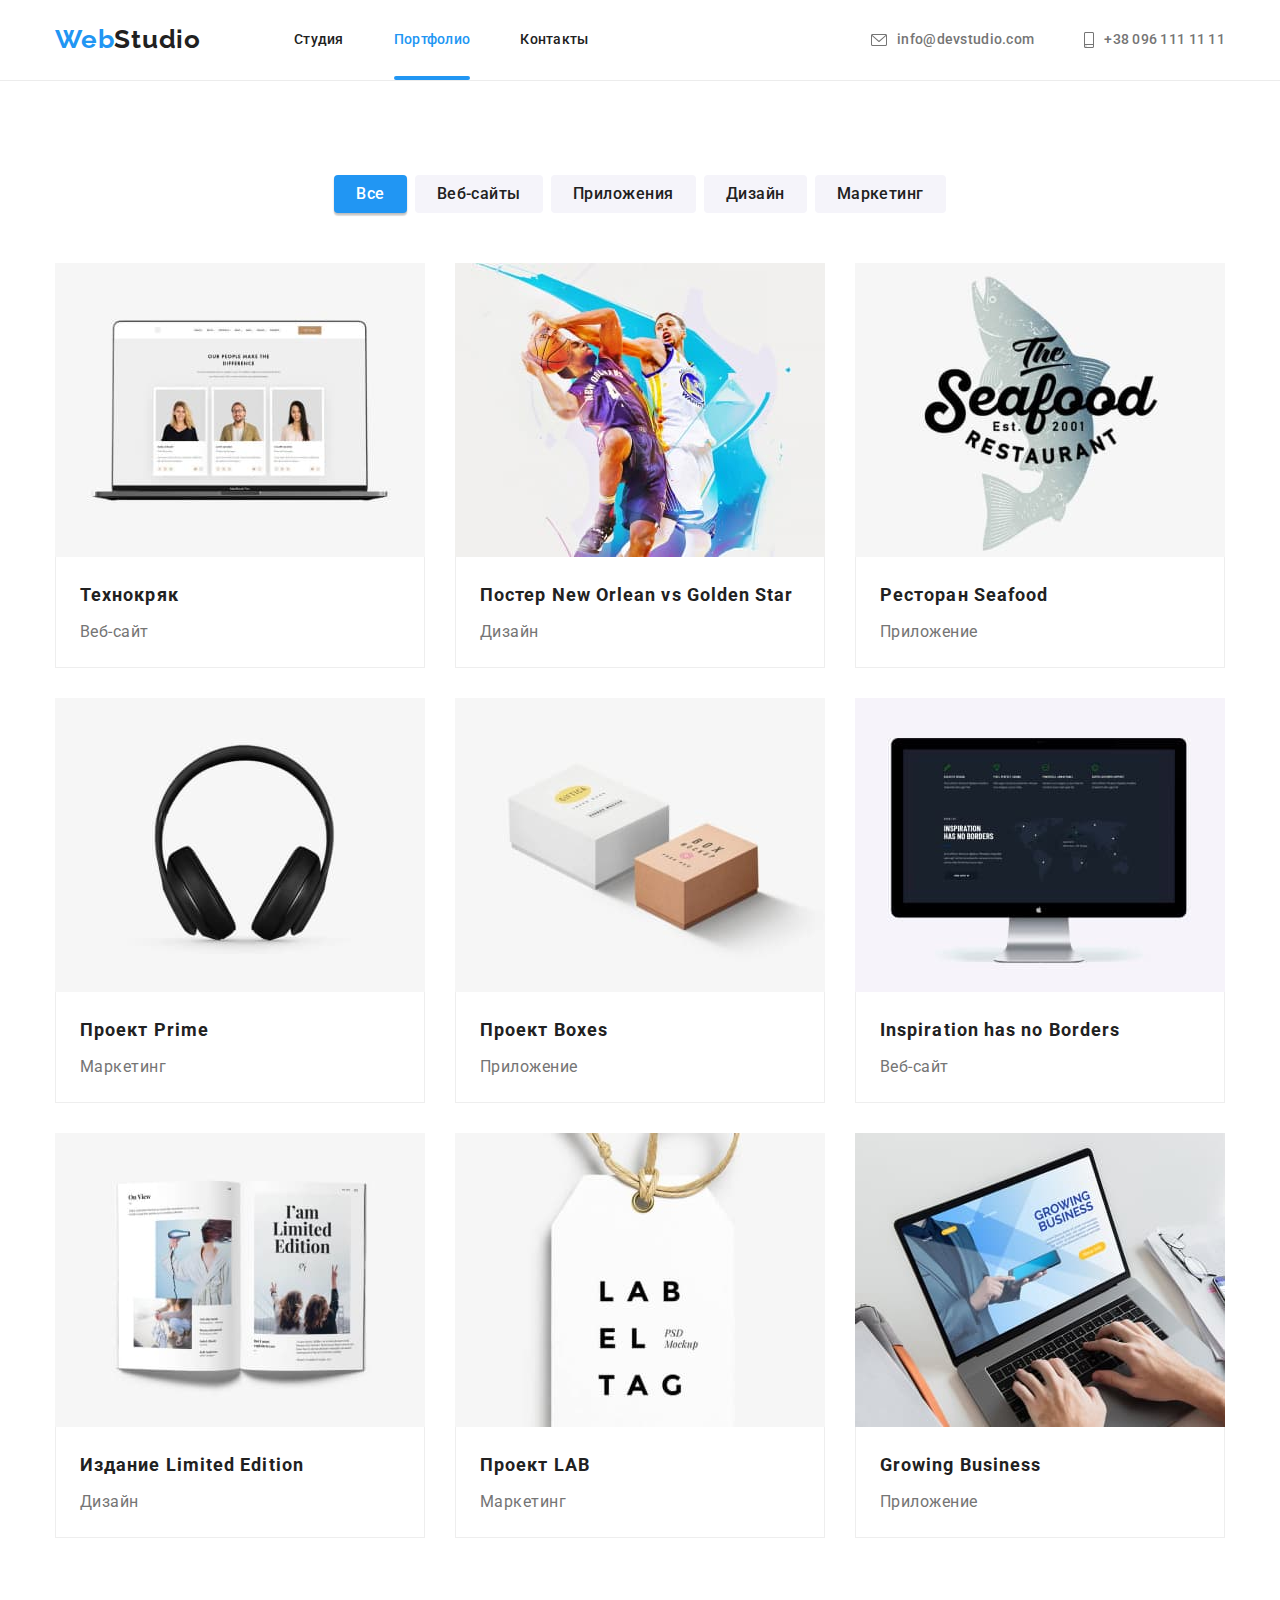
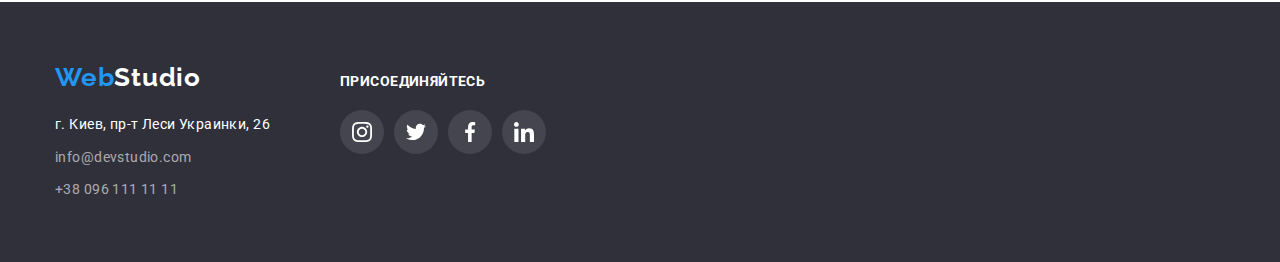
==== portfolio.html @ 568cb1e3 "files from the previous hw" ====
<!DOCTYPE html>
<html lang="ru">
  <head>
    <meta charset="UTF-8" />
    <meta http-equiv="X-UA-Compatible" content="IE=edge" />
    <meta name="viewport" content="width=device-width, initial-scale=1.0" />
    <title>Портфолио</title>
    <link rel="preconnect" href="https://fonts.gstatic.com" />
    <link
      href="https://fonts.googleapis.com/css2?family=Raleway:wght@700&family=Roboto:wght@400;500;700;900&display=swap"
      rel="stylesheet"
    />
    <link
      rel="stylesheet"
      href="https://cdnjs.cloudflare.com/ajax/libs/modern-normalize/1.0.0/modern-normalize.min.css"
    />
    <link rel="stylesheet" href="./css/styles.css" />
  </head>
  <body>
    <!-- header -->
    <header class="page-header">
      <div class="container header-container">
        <a href="./index.html" class="logo">Web<span class="logo-span-header">Studio</span></a>
        <nav class="page-nav">
          <ul class="nav-list list">
            <li class="nav-list-item">
              <a href="./index.html" class="nav-link link">Студия</a>
            </li>
            <li class="nav-list-item">
              <a href="./portfolio.html" class="current-page nav-link link">Портфолио</a>
            </li>
            <li class="nav-list-item"><a href="" class="nav-link link">Контакты</a></li>
          </ul>
        </nav>
        <ul class="header-contacts-list list">
          <li class="header-contacts-list-item">
            <a href="mailto:info@devstudio.com" class="header-contacts-link link">
              <svg class="envelope-icon">
                <use href="./images/icons.svg#icon-envelope"></use>
              </svg>
              info@devstudio.com
            </a>
          </li>
          <li class="header-contacts-list-item">
            <a href="tel:+380961111111" class="header-contacts-link link">
              <svg class="smartphone-icon">
                <use href="./images/icons.svg#icon-smartphone"></use>
              </svg>
              +38 096 111 11 11
            </a>
          </li>
        </ul>
      </div>
    </header>
    <!-- header -->
    <main>
      <!-- portfolio section -->
      <section class="portfolio-section section">
        <div class="container portfolio-container">
          <h1 class="hidden">Наше Портфолио</h1>
          <!-- filter buttons -->
          <ul class="filter-buttons list">
            <li class="filter-buttons-item">
              <button type="button" class="button current-button">Все</button>
            </li>
            <li class="filter-buttons-item">
              <button type="button" class="button">Веб-сайты</button>
            </li>
            <li class="filter-buttons-item">
              <button type="button" class="button">Приложения</button>
            </li>
            <li class="filter-buttons-item">
              <button type="button" class="button">Дизайн</button>
            </li>
            <li class="filter-buttons-item">
              <button type="button" class="button">Маркетинг</button>
            </li>
          </ul>
          <!-- filter buttons -->

          <!-- portfolio list -->
          <ul class="portfolio-list list">
            <li class="portfolio-list-item">
              <a href="" class="portfolio-list-link link">
                <div class="card-wrapper">
                  <div class="img-portfolio-container">
                    <img
                      src="./images/technokryak.jpg"
                      alt="Веб-сайт"
                      width="370"
                      class="img-portfolio image"
                    />
                    <div class="portfolio-img-overlay">
                      <p class="portfolio-non-hovered-text text">
                        Технокряк это современная площадка распространения коронавируса. Компании
                        используют эту платформу для цифрового шпионажа и атак на защищённые сервера
                        конкурентов.
                      </p>
                    </div>
                  </div>
                  <div class="text-wrapper">
                    <h2 class="portfolio-title title">Технокряк</h2>
                    <p class="portfolio-text text">Веб-сайт</p>
                  </div>
                </div>
              </a>
            </li>
            <li class="portfolio-list-item">
              <a href="" class="portfolio-list-link link">
                <div class="card-wrapper">
                  <div class="img-portfolio-container">
                    <img
                      src="./images/design.jpg"
                      alt="Дизайн"
                      width="370"
                      class="img-portfolio image"
                    />
                    <div class="portfolio-img-overlay">
                      <p class="portfolio-non-hovered-text text">
                        Технокряк это современная площадка распространения коронавируса. Компании
                        используют эту платформу для цифрового шпионажа и атак на защищённые сервера
                        конкурентов.
                      </p>
                    </div>
                  </div>
                  <div class="text-wrapper">
                    <h2 class="portfolio-title title">Постер New Orlean vs Golden Star</h2>
                    <p class="portfolio-text text">Дизайн</p>
                  </div>
                </div>
              </a>
            </li>
            <li class="portfolio-list-item">
              <a href="" class="portfolio-list-link link">
                <div class="card-wrapper">
                  <div class="img-portfolio-container">
                    <img
                      src="./images/app.jpg"
                      alt="Приложение"
                      width="370"
                      class="img-portfolio image"
                    />
                    <div class="portfolio-img-overlay">
                      <p class="portfolio-non-hovered-text text">
                        Технокряк это современная площадка распространения коронавируса. Компании
                        используют эту платформу для цифрового шпионажа и атак на защищённые сервера
                        конкурентов.
                      </p>
                    </div>
                  </div>
                  <div class="text-wrapper">
                    <h2 class="portfolio-title title">Ресторан Seafood</h2>
                    <p class="portfolio-text text">Приложение</p>
                  </div>
                </div>
              </a>
            </li>
            <li class="portfolio-list-item">
              <a href="" class="portfolio-list-link link">
                <div class="card-wrapper">
                  <div class="img-portfolio-container">
                    <img
                      src="./images/marketing.jpg"
                      alt="Маркетинг"
                      width="370"
                      class="img-portfolio image"
                    />
                    <div class="portfolio-img-overlay">
                      <p class="portfolio-non-hovered-text text">
                        Технокряк это современная площадка распространения коронавируса. Компании
                        используют эту платформу для цифрового шпионажа и атак на защищённые сервера
                        конкурентов.
                      </p>
                    </div>
                  </div>
                  <div class="text-wrapper">
                    <h2 class="portfolio-title title">Проект Prime</h2>
                    <p class="portfolio-text text">Маркетинг</p>
                  </div>
                </div>
              </a>
            </li>
            <li class="portfolio-list-item">
              <a href="" class="portfolio-list-link link">
                <div class="card-wrapper">
                  <div class="img-portfolio-container">
                    <img
                      src="./images/app-boxes.jpg"
                      alt="Приложение"
                      width="370"
                      class="img-portfolio image"
                    />
                    <div class="portfolio-img-overlay">
                      <p class="portfolio-non-hovered-text text">
                        Технокряк это современная площадка распространения коронавируса. Компании
                        используют эту платформу для цифрового шпионажа и атак на защищённые сервера
                        конкурентов.
                      </p>
                    </div>
                  </div>
                  <div class="text-wrapper">
                    <h2 class="portfolio-title title">Проект Boxes</h2>
                    <p class="portfolio-text text">Приложение</p>
                  </div>
                </div>
              </a>
            </li>
            <li class="portfolio-list-item">
              <a href="" class="portfolio-list-link link">
                <div class="card-wrapper">
                  <div class="img-portfolio-container">
                    <img
                      src="./images/website.jpg"
                      alt="Веб-сайт"
                      width="370"
                      class="img-portfolio image"
                    />
                    <div class="portfolio-img-overlay">
                      <p class="portfolio-non-hovered-text text">
                        Технокряк это современная площадка распространения коронавируса. Компании
                        используют эту платформу для цифрового шпионажа и атак на защищённые сервера
                        конкурентов.
                      </p>
                    </div>
                  </div>
                  <div class="text-wrapper">
                    <h2 class="portfolio-title title">Inspiration has no Borders</h2>
                    <p class="portfolio-text text">Веб-сайт</p>
                  </div>
                </div>
              </a>
            </li>
            <li class="portfolio-list-item">
              <a href="" class="portfolio-list-link link">
                <div class="card-wrapper">
                  <div class="img-portfolio-container">
                    <img
                      src="./images/design-limited.jpg"
                      alt="Дизайн"
                      width="370"
                      class="img-portfolio image"
                    />
                    <div class="portfolio-img-overlay">
                      <p class="portfolio-non-hovered-text text">
                        Технокряк это современная площадка распространения коронавируса. Компании
                        используют эту платформу для цифрового шпионажа и атак на защищённые сервера
                        конкурентов.
                      </p>
                    </div>
                  </div>
                  <div class="text-wrapper">
                    <h2 class="portfolio-title title">Издание Limited Edition</h2>
                    <p class="portfolio-text text">Дизайн</p>
                  </div>
                </div>
              </a>
            </li>
            <li class="portfolio-list-item">
              <a href="" class="portfolio-list-link link">
                <div class="card-wrapper">
                  <div class="img-portfolio-container">
                    <img
                      src="./images/marketing-lab.jpg"
                      alt="Маркетинг"
                      width="370"
                      class="img-portfolio image"
                    />
                    <div class="portfolio-img-overlay">
                      <p class="portfolio-non-hovered-text text">
                        Технокряк это современная площадка распространения коронавируса. Компании
                        используют эту платформу для цифрового шпионажа и атак на защищённые сервера
                        конкурентов.
                      </p>
                    </div>
                  </div>
                  <div class="text-wrapper">
                    <h2 class="portfolio-title title">Проект LAB</h2>
                    <p class="portfolio-text text">Маркетинг</p>
                  </div>
                </div>
              </a>
            </li>
            <li class="portfolio-list-item">
              <a href="" class="portfolio-list-link link">
                <div class="card-wrapper">
                  <div class="img-portfolio-container">
                    <img
                      src="./images/app-buisness.jpg"
                      alt="Приложение"
                      width="370"
                      class="img-portfolio image"
                    />
                    <div class="portfolio-img-overlay">
                      <p class="portfolio-non-hovered-text text">
                        Технокряк это современная площадка распространения коронавируса. Компании
                        используют эту платформу для цифрового шпионажа и атак на защищённые сервера
                        конкурентов.
                      </p>
                    </div>
                  </div>
                  <div class="text-wrapper">
                    <h2 class="portfolio-title title">Growing Business</h2>
                    <p class="portfolio-text text">Приложение</p>
                  </div>
                </div>
              </a>
            </li>
          </ul>
          <!-- portfolio list -->
        </div>
      </section>
      <!-- portfolio section -->
    </main>
    <!-- footer -->
    <footer class="page-footer">
      <div class="container footer-container">
        <div class="address-container">
          <a href="./index.html" class="logo">Web<span class="footer-logo">Studio</span></a>
          <address class="page-address">
            <p class="address-text text">г. Киев, пр-т Леси Украинки, 26</p>
            <ul class="address-list list">
              <li class="address-list-item">
                <a href="mailto:info@devstudio.com" class="address-link link">info@devstudio.com</a>
              </li>
              <li class="address-list-item">
                <a href="tel:+380961111111" class="address-link link">+38 096 111 11 11</a>
              </li>
            </ul>
          </address>
        </div>
        <div>
          <section class="social-media-section section">
            <h2 class="footer-soc-media-title">Наши социальные сети</h2>
            <p class="social-media-section-text text">присоединяйтесь</p>
            <ul class="social-media-list list">
              <li class="social-media-list-item">
                <a href="" class="social-media-list-item-link link">
                  <svg class="social-media-icon">
                    <use href="./images/icons.svg#icon-instagram"></use>
                  </svg>
                </a>
              </li>
              <li class="social-media-list-item">
                <a href="" class="social-media-list-item-link link">
                  <svg class="social-media-icon">
                    <use href="./images/icons.svg#icon-twitter"></use>
                  </svg>
                </a>
              </li>
              <li class="social-media-list-item">
                <a href="" class="social-media-list-item-link link">
                  <svg class="social-media-icon">
                    <use href="./images/icons.svg#icon-facebook"></use>
                  </svg>
                </a>
              </li>
              <li class="social-media-list-item">
                <a href="" class="social-media-list-item-link link">
                  <svg class="social-media-icon">
                    <use href="./images/icons.svg#icon-linkedin"></use>
                  </svg>
                </a>
              </li>
            </ul>
          </section>
        </div>
      </div>
    </footer>
    <!-- footer -->
  </body>
</html>
---- css/styles.css ----
:root {
  --main-active-color: #2196f3;
  --background-color: #ffffff;
  --title-color: #212121;
  --hero-background-color: #2f303a;
  --text-color: #757575;
  --transparent-white-color: rgba(255, 255, 255, 0.6);
  --white-buttons-color: #f5f4fa;
  --header-border: #ececec;
  --portfolio-item-border: #eeeeee;
  --social-meadia-logo: #afb1b8;
  --wawd-text-color: rgba(47, 48, 58, 0.8);
  --card-overlay-color: rgba(33, 150, 243, 0.9);
  --backdrop-color: rgba(0, 0, 0, 0.2);
  --transition: cubic-bezier(0.4, 0, 0.2, 1);
  --close-border-color: rgba(0, 0, 0, 0.1);
}

/* body styles */
body {
  background-color: var(--background-color);
  font-family: Roboto, sans-serif;
  font-style: normal;
}

ul {
  margin: 0;
  padding: 0;
}

image {
  display: block;
  max-width: 100%;
  height: auto;
}
/* body styles */

/* HIDDEN */
.hidden {
  color: transparent;

  font-size: 0px;
  line-height: 0;
}
/* HIDDEN */

/* container */
.container {
  width: 1200px;
  padding-left: 15px;
  padding-right: 15px;
  margin-left: auto;
  margin-right: auto;
}
/* container */

/* section defolt top and bootom paddings */
.section {
  padding-top: 94px;
  padding-bottom: 94px;
}
/* section defolt top and bootom paddings */

/* add text and title defolt styles */
.title {
  font-weight: 700;
  font-size: 14px;
  line-height: 1.14;
  letter-spacing: 0.03em;

  color: var(--title-color);
}

.text {
  font-weight: 400;
  font-size: 14px;
  line-height: 1.71;
  letter-spacing: 0.03em;

  color: var(--text-color);
}
/* add text and title defolt styles */

/* add button defolt button styles */
.button {
  cursor: pointer;
  border: 0px;

  font-weight: 500;
  font-size: 16px;
  line-height: 1.62;
  text-align: center;
  letter-spacing: 0.03em;
  white-space: nowrap;

  transition: color 250ms var(--transition),
  background-color 250ms var(--transition), 
  box-shadow 250ms var(--transition);

  color: var(--title-color);
  background-color: var(--white-buttons-color);

  padding: 6px 22px;
  border-radius: 4px;
}

.button:hover,
.button:focus {
  color: var(--background-color);
  background-color: var(--main-active-color);
}

.current-button {
  color: var(--background-color);
  background-color: var(--main-active-color);
}
/* add button defolt button styles */

/* delete styles for links and lists */
.link {
  text-decoration: none;
  color: var(--title-color);
  /* transition: color 250ms cubic-bezier(0.4, 0, 0.2, 1),
    background-color 250ms cubic-bezier(0.4, 0, 0.2, 1); */
}

.color {
  transition: fill 250ms cubic-bezier(0.4, 0, 0.2, 1);
}

.list {
  list-style: none;
}
/* delete styles for links and lists */

.image {
  display: block;
}

/* add my own defolt link styles */
.link:hover,
.link:focus {
  color: var(--main-active-color);
  /* transition: color 250ms cubic-bezier(0.4, 0, 0.2, 1); */
}
/* add my own defolt link styles */

/* backdrop */
.backdrop.is-hidden,
.backdrop {
  position: fixed;

  top: 0;
  left: 0;

  width: 100%;
  height: 100%;

  opacity: 0;
  pointer-events: none;

  transition: opacity 250ms var(--transition), transform 250ms var(--transition);

  background-color: var(--backdrop-color);
}

.backdrop {
  opacity: 1;
  pointer-events: all;
}

/* modal */
.backdrop.is-hidden .modal {
  transform: translate(-50%, -50%) scale(1.1);
  border-radius: 10px;
  opacity: 0;
}

.modal {
  position: absolute;

  top: 50%;
  left: 50%;

  width: 528px;
  height: 581px;

  border-radius: 0;

  opacity: 1;

  transform: translate(-50%, -50%) scale(1);
  transition: transform 250ms var(--transition), 
  opacity 250ms var(--transition),
  border-radius 250ms var(--transition);

  background-color: var(--background-color);
}

/* close container */
.close-button {
  position: absolute;

  top: 8px;
  right: 8px;

  width: 30px;
  height: 30px;
  border: 1px solid var(--close-border-color);
  border-radius: 50%;

  cursor: pointer;

  background-color: var(--background-color);
}

.close-button:hover .close-icon, 
.close-button:focus .close-icon{
  fill: var(--main-active-color);
  transition: fill 250ms var(--transition);
}

.close-icon {
  width: 11px;
  height: 11px;

  position: absolute;

  top: 50%;
  left: 50%;

  transform: translate(-50%, -50%);
}
/* close container */

/* modal */

/* backdrop */

/* header */
.page-header {
  border-bottom: 1px solid var(--header-border);
}

.header-container {
  display: flex;
  align-items: center;
}

.logo {
  color: var(--main-active-color);

  font-family: Raleway;
  font-weight: 700;
  font-size: 26px;
  line-height: 1.19;
  letter-spacing: 0.03em;
  text-decoration: none;

  padding-top: 24px;
  padding-bottom: 25px;
  margin-right: 93px;
}

.logo-span-header {
  color: var(--title-color);
}

.page-nav {
  margin-right: auto;
}

.nav-list {
  display: flex;
  padding: 0;
  margin-top: 0;
  margin-bottom: 0;
}

.current-page.nav-link {
  color: var(--main-active-color);
}

.current-page {
  position: relative;
}

.current-page::after {
  content: '';

  position: absolute;

  border: 2px solid var(--main-active-color);
  border-radius: 2px;
  background-color: var(--main-active-color);

  bottom: 0;
  left: 0;
  width: 100%;
}

.nav-link {
  font-weight: 500;
  font-size: 14px;
  line-height: 1.14;
  letter-spacing: 0.02em;

  transition: color 250ms var(--transition);

  color: var(--title-color);

  display: block;
  padding-top: 32px;
  padding-bottom: 32px;
}

.nav-list-item:not(:last-child) {
  margin-right: 50px;
}

.header-contacts-list {
  display: flex;
  padding-left: 0;
  margin-top: 0;
  margin-bottom: 0;
}

.header-contacts-list-item:not(:last-child) {
  margin-right: 50px;
}

.header-contacts-link {
  font-weight: 500;
  font-size: 14px;
  line-height: 1.14;
  letter-spacing: 0.02em;

  display: flex;
  align-items: center;

  transition: color 250ms var(--transition);

  padding-top: 32px;
  padding-bottom: 32px;
  
  color: var(--text-color);
}

.envelope-icon {
  fill: currentColor;

  display: block;
  width: 16px;
  height: 12px;
  margin-right: 10px;
}

.smartphone-icon {
  fill: currentColor;

  width: 10px;
  height: 16px;
  margin-right: 10px;
}

/* header */

/* main studio(index)*/
/* main studio(index)*/
/* main studio(index)*/

/* hero section */
.hero {
  border: 1px solid #000000;
  box-shadow: 0px 4px 4px rgba(0, 0, 0, 0.25);
  filter: drop-shadow(0px 4px 4px rgba(0, 0, 0, 0.25));

  /* background-image: ; */
  background-image: linear-gradient(to right, rgba(47, 48, 58, 0.4), rgba(47, 48, 58, 0.4)),
    url('../images/hero1.jpg');
  background-repeat: no-repeat;
  max-width: 1600px;
  background-position: center;
  background-size: cover;

  background-color: var(--hero-background-color);

  padding-top: 200px;
  padding-bottom: 200px;
  margin: 0 auto;
}

.hero-container {
  text-align: center;
  /* background-color: var(--hero-background-color); */
}

.hero-title {
  font-weight: 900;
  font-size: 44px;
  line-height: 1.36;
  letter-spacing: 0.06em;
  text-transform: uppercase;
  text-align: center;

  color: var(--background-color);

  margin-left: auto;
  margin-right: auto;
  margin-bottom: 30px;
  margin-top: 0;
  display: block;
  width: 696px;
}

.hero-button {
  font-family: Roboto;
  font-style: normal;
  font-weight: 700;
  font-size: 16px;
  line-height: 1.87;
  letter-spacing: 0.06em;
  text-align: center;

  color: var(--background-color);
  background-color: var(--main-active-color);

  display: block;
  padding: 10px 32px;
  border-radius: 4px;
  box-shadow: 0px 4px 4px rgba(0, 0, 0, 0.15);
  margin: 0 auto;
}
/* hero section */

/* advantages section */

.advantages-list {
  display: flex;
  padding-left: 0;
  margin-top: 0;
  margin-bottom: 0;
}

.advantages-list-item:not(:last-child) {
  margin-right: 30px;
}

.advantages-svg-background {
  width: 270px;
  height: 120px;

  border-radius: 4px;
  margin-bottom: 30px;

  display: flex;
  justify-content: center;
  align-items: center;

  background-color: var(--white-buttons-color);
}

.antenna-icon {
  width: 70px;
  height: 70px;
}

.clock-icon {
  width: 70px;
  height: 70px;
}

.diagram-icon {
  width: 70px;
  height: 70px;
}

.astronaut-icon {
  width: 70px;
  height: 70px;
}

.advantages-title {
  text-transform: uppercase;
  margin-top: 0;
  margin-bottom: 10px;
}

.advantages-text {
  margin-top: 0;
  margin-bottom: 0;
}
/* advantages section */

/* what are we doing section */
.what-are-we-doing-section {
  padding-top: 0;
}

.what-are-we-doing-title {
  font-size: 36px;
  line-height: 1.17;
  text-align: center;

  margin-top: 0;
  margin-bottom: 50px;
}

.what-are-we-doing-list {
  display: flex;
  padding-left: 0;
}

.what-are-we-doing-list-item:not(:last-child) {
  margin-right: 30px;
}

.img-wawd-container {
  position: relative;
}

.wawd-text {
  font-weight: 700;
  line-height: 1.14;
  text-align: center;
  text-transform: uppercase;

  margin: 0;

  position: absolute;

  bottom: 0;
  left: 0;

  width: 100%;
  height: 70px;

  display: flex;
  align-items: center;
  justify-content: center;

  color: var(--background-color);
  background-color: var(--wawd-text-color);
}

/* what are we doing section */

/* our team section */
.our-team-section {
  background-color: var(--white-buttons-color);
}

.our-team-title {
  font-size: 36px;
  line-height: 1.17;
  text-align: center;
  margin-top: 0;
  margin-bottom: 50px;
}

.our-team-list {
  display: flex;
}

.our-team-social-media-list {
  display: flex;
}

.our-team-list-item {
  background: var(--background-color);

  box-shadow: 0px 1px 3px rgba(0, 0, 0, 0.12), 0px 1px 1px rgba(0, 0, 0, 0.14),
    0px 2px 1px rgba(0, 0, 0, 0.2);
  border-radius: 0px 0px 4px 4px;

  padding-top: 0;
  /* padding-right: 32px;
  padding-bottom: 30px;
  padding-left: 32px; */
}

.our-team-list-item:not(:last-child) {
  margin-right: 30px;
}

.our-team-social-media-list-item:not(:last-child) {
  margin-right: 10px;
}

.our-team-second-title {
  font-weight: 500;
  font-size: 16px;
  line-height: 1.19;
  text-align: center;

  margin-top: 0;
  margin-bottom: 10px;
}

.our-team-text {
  font-size: 16px;
  line-height: 1.19;
  text-align: center;

  margin-top: 0;
  margin-bottom: 16px;
}

.our-team-social-media-list-link {
  width: 44px;
  height: 44px;

  transition: background-color 250ms var(--transition);
}

.our-team-social-media-list-link {
  border-radius: 50%;


}

.icon-container {
  display: flex;
  justify-content: center;
  align-items: center;
}

.our-team-social-media-list-item-icon {
  width: 20px;
  height: 20px;
  fill: var(--social-meadia-logo);
}

.our-team-text-container {
  padding-top: 30px;
  padding-right: 32px;
  padding-bottom: 30px;
  padding-left: 32px;
}

.our-team-social-media-list-link:hover,
.our-team-social-media-list-link:focus {
  background-color: var(--main-active-color);
  border-radius: 50%;
}

.our-team-social-media-list-link:hover .our-team-social-media-list-item-icon,
.our-team-social-media-list-link:focus .our-team-social-media-list-item-icon {
  fill: var(--background-color);
}
/* our team section */

/* clients section */

.clients-title {
  text-align: center;
  font-size: 36px;
  line-height: 1.16;

  margin-top: 0;
  margin-bottom: 50px;
}

.clients-list {
  display: flex;
  justify-content: center;
}

.clients-list-item:not(:last-child) {
  margin-right: 30px;
}

.clients-list-item-link {
  border: 1px solid var(--social-meadia-logo);
  border-radius: 4px;
  transition: border-color 250ms var(--transition);
}

.clients-list-item-link:hover,
.clients-list-item-link:focus {
  border-color: var(--main-active-color);
  /* transition: border-color 250ms cubic-bezier(0.4, 0, 0.2, 1); */
}

.client-icon-container {
  display: flex;
  justify-content: center;
  align-items: center;

  width: 170px;
  height: 92px;
}

.client-icon {
  fill: var(--social-meadia-logo);
}

.client1 {
  width: 41px;
  height: 46.7px;
}

.client2 {
  width: 40px;
  height: 52px;
}

.client3 {
  width: 43.46px;
  height: 41.18px;
}

.client4 {
  width: 84.44px;
  height: 40.62px;
}

.client5 {
  width: 62.54px;
  height: 45.43px;
}

.client6 {
  width: 93.79px;
  height: 43.93px;
}

.clients-list-item-link:hover .client-icon,
.clients-list-item-link:focus .client-icon {
  fill: var(--main-active-color);
}

/* clients section */

/* main studio(index)*/
/* main studio(index)*/
/* main studio(index)*/

/* main portfolio */
/* main portfolio */
/* main portfolio */

/* portfolio section */
.filter-buttons {
  display: flex;
  justify-content: center;

  padding-left: 0;
  margin-top: 0;
  margin-bottom: 50px;
}

.current-button {
  box-shadow: 0px 3px 1px rgba(0, 0, 0, 0.1), 0px 1px 2px rgba(0, 0, 0, 0.08),
    0px 2px 2px rgba(0, 0, 0, 0.12);
  border-radius: 4px;
}

.filter-buttons .button:hover,
.filter-buttons .button:focus {
  box-shadow: 0px 3px 1px rgba(0, 0, 0, 0.1), 0px 1px 2px rgba(0, 0, 0, 0.08),
    0px 2px 2px rgba(0, 0, 0, 0.12);
  border-radius: 4px;
}

.filter-buttons-item:not(:last-child) {
  margin-right: 8px;
}

.portfolio-list {
  display: flex;
  flex-wrap: wrap;
  padding-left: 0;
  margin-top: 0;
  margin-bottom: -30px;
  margin-right: -30px;
}

.portfolio-list-link .card-wrapper{
  box-shadow: none;
  transition: box-shadow 250ms var(--transition);
}

.portfolio-list-item {
  margin-bottom: 30px;
}

.portfolio-list-item:not(:nth-child(3n)) {
  margin-right: 30px;
}

.portfolio-list-item:nth-last-child(-n + 3) {
  margin-bottom: 0;
}

.portfolio-list-link:hover .card-wrapper,
.portfolio-list-link:focus .card-wrapper {
  box-shadow: 0px 1px 1px rgba(0, 0, 0, 0.12), 0px 4px 4px rgba(0, 0, 0, 0.06),
    1px 4px 6px rgba(0, 0, 0, 0.16);
}

.img-portfolio-container {
  position: relative;

  overflow: hidden;
}

.portfolio-img-overlay {
  display: block;
  position: absolute;
  width: 100%;
  height: 100%;
  background-color: var(--card-overlay-color);
  opacity: 0;
  top: 100%;
  transition: opacity 250ms cubic-bezier(0.4, 0, 0.2, 1), top 250ms cubic-bezier(0.4, 0, 0.2, 1);
}

.portfolio-non-hovered-text {
  position: absolute;

  top: 50%;
  left: 50%;
  transform: translate(-50%, -50%);
  opacity: 0;

  transition: transform 250ms cubic-bezier(0.4, 0, 0.2, 1),
    opacity 250ms cubic-bezier(0.4, 0, 0.2, 1);

  font-size: 18px;
  line-height: 1.56;

  width: 322px;
  height: 168px;

  margin: 0;

  color: var(--background-color);
}

.portfolio-list-link:hover .portfolio-non-hovered-text,
.portfolio-list-link:focus .portfolio-non-hovered-text {
  opacity: 1;
}

.portfolio-list-link:hover .portfolio-img-overlay,
.portfolio-list-link:focus .portfolio-img-overlay {
  top: 0%;
  opacity: 1;
}

.text-wrapper {
  border-color: var(--portfolio-item-border);
  border-style: solid;
  border-left-width: 1px;
  border-right-width: 1px;
  border-bottom-width: 1px;
  border-top-width: 0;

  padding-top: 20px;
  padding-right: 24px;
  padding-bottom: 20px;
  padding-left: 24px;
}
.portfolio-title {
  font-size: 18px;
  line-height: 2;
  letter-spacing: 0.06em;

  margin-top: 0;
  margin-bottom: 4px;
}

.portfolio-text {
  font-size: 16px;
  line-height: 1.87;

  margin-top: 0;
  margin-bottom: 0;
}
/* portfolio section */

/* main portfolio */
/* main portfolio */
/* main portfolio */

/* footer */

/* .footer-container {
  padding-top: 60px;
  padding-bottom: 60px;
} */

.footer-container {
  display: flex;
  align-items: baseline;
}

.address-container {
  margin-right: 70px;
}

.footer-container .logo {
  display: block;
  padding-top: 0;
  padding-bottom: 0;
  margin-right: 0;
  margin-bottom: 20px;
}
.page-footer {
  background-color: var(--hero-background-color);
  padding-top: 60px;
  padding-bottom: 60px;
}
.footer-logo {
  color: var(--background-color);
}

.address-text {
  font-style: normal;

  color: var(--background-color);

  margin-top: 0;
  margin-bottom: 9px;
}

.address-list {
  margin-top: 0;
  margin-bottom: 0;
  padding-left: 0;
}

.address-list-item:not(:last-child) {
  margin-bottom: 9px;
}

.address-link {
  font-weight: 400;
  font-style: normal;
  font-size: 14px;
  line-height: 1.71;
  letter-spacing: 0.03em;

  transition: color 250ms var(--transition);

  color: var(--transparent-white-color);
}

.address-list:last-child {
  display: block;
}

.social-media-section {
  padding-top: 0;
  padding-bottom: 0;
}

.footer-soc-media-title {
  display: none;
}

.social-media-section-text {
  text-transform: uppercase;
  font-weight: 700;
  font-size: 14px;
  line-height: 1.14;

  color: var(--background-color);

  margin-top: 0;
  margin-bottom: 20px;
}

.social-media-list {
  display: flex;
}

.social-media-list-item {
  margin-right: 10px;
}

.social-media-list-item-link {
  display: flex;
  justify-content: center;
  align-items: center;

  transition: background-color 250ms var(--transition);

  border-radius: 50%;
  width: 44px;
  height: 44px;

  background: rgba(255, 255, 255, 0.1);
}

.social-media-list-item-link:hover,
.social-media-list-item-link:focus {
  background-color: var(--main-active-color);
}

.social-media-icon {
  width: 20px;
  height: 20px;

  fill: var(--background-color);
}
/* footer */
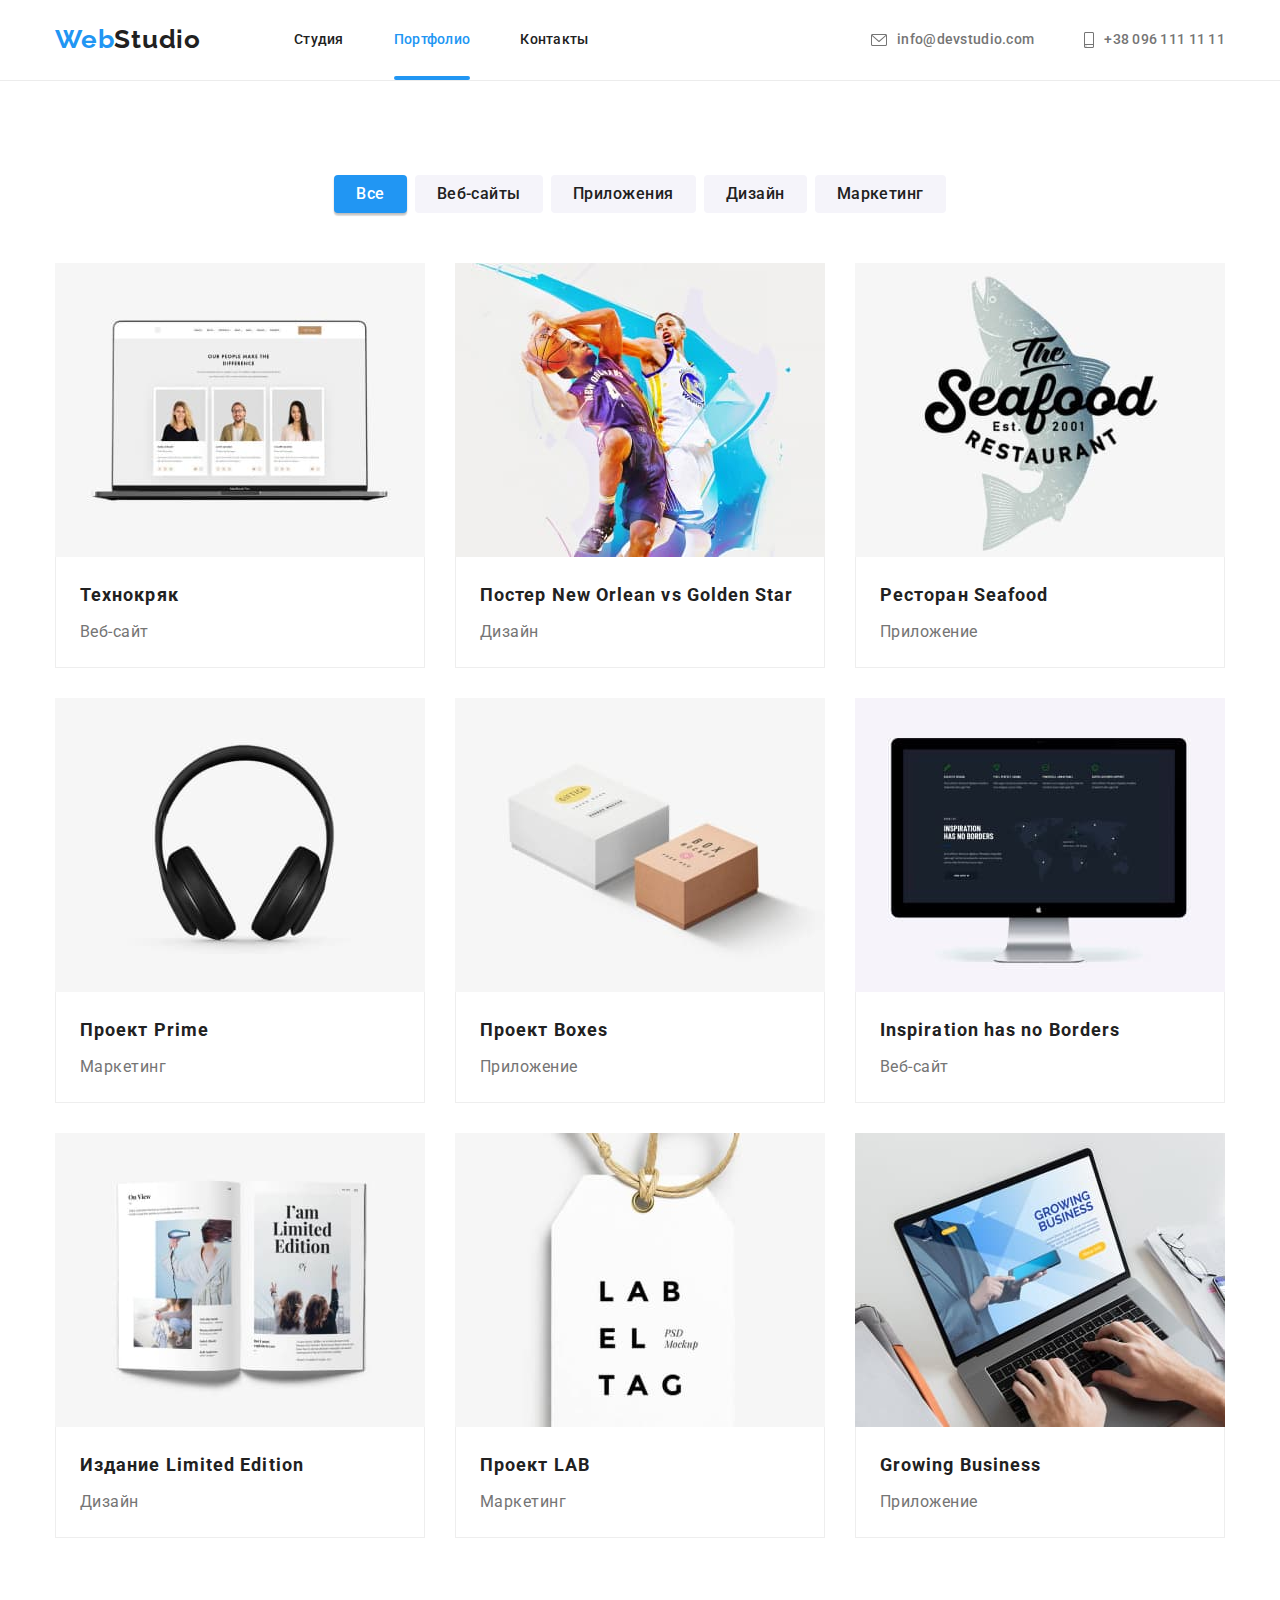
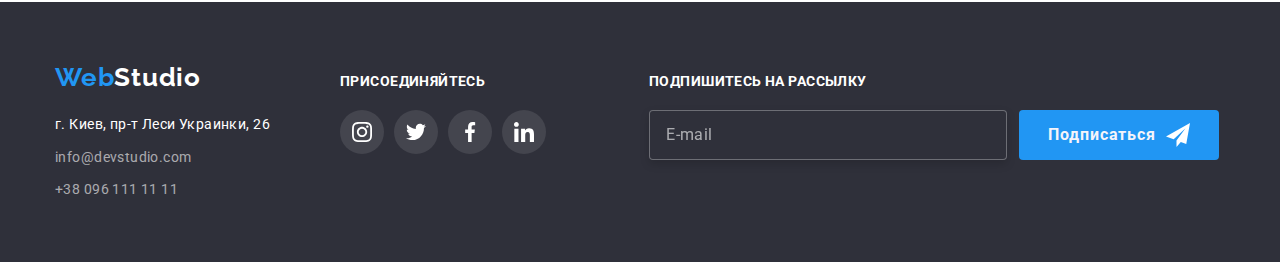
==== commit 447aada9: "hw6 donegit add --all!" ====
--- a/portfolio.html
+++ b/portfolio.html
@@ -4,7 +4,7 @@
     <meta charset="UTF-8" />
     <meta http-equiv="X-UA-Compatible" content="IE=edge" />
     <meta name="viewport" content="width=device-width, initial-scale=1.0" />
-    <title>Портфолио</title>
+    <title>WebStudio</title>
     <link rel="preconnect" href="https://fonts.gstatic.com" />
     <link
       href="https://fonts.googleapis.com/css2?family=Raleway:wght@700&family=Roboto:wght@400;500;700;900&display=swap"
@@ -15,6 +15,7 @@
       href="https://cdnjs.cloudflare.com/ajax/libs/modern-normalize/1.0.0/modern-normalize.min.css"
     />
     <link rel="stylesheet" href="./css/styles.css" />
+    <script src="./js/jquery-3.6.0.min.js"></script>
   </head>
   <body>
     <!-- header -->
@@ -29,7 +30,7 @@
             <li class="nav-list-item">
               <a href="./portfolio.html" class="current-page nav-link link">Портфолио</a>
             </li>
-            <li class="nav-list-item"><a href="" class="nav-link link">Контакты</a></li>
+            <li class="nav-list-item" id="anchor"><a href="#contacts" class="nav-link link">Контакты</a></li>
           </ul>
         </nav>
         <ul class="header-contacts-list list">
@@ -316,7 +317,7 @@
       <div class="container footer-container">
         <div class="address-container">
           <a href="./index.html" class="logo">Web<span class="footer-logo">Studio</span></a>
-          <address class="page-address">
+          <address class="page-address" id="contacts">
             <p class="address-text text">г. Киев, пр-т Леси Украинки, 26</p>
             <ul class="address-list list">
               <li class="address-list-item">
@@ -364,8 +365,22 @@
             </ul>
           </section>
         </div>
+        <div class="mailing-form-container">
+          <form name="mailing" autocomplete="">
+            <label for="subscribe-on-mailing" class="mailing-form-label text">Подпишитесь на рассылку</label>
+            <div class="input-container">
+            <input type="email" id="subscribe-on-mailing" name="email" placeholder="E-mail" class="email-input-area">
+            <button type="submit" class="subscribe-mailing-button button">Подписаться 
+              <svg class="icon-send">
+              <use href="./images/icons.svg#icon-send"></use>
+            </svg>
+          </button>
+            </div>
+          </form>
+        </div>
       </div>
     </footer>
     <!-- footer -->
+    <script src="./js/scroll.js"></script>
   </body>
 </html>
--- a/css/styles.css
+++ b/css/styles.css
@@ -14,6 +14,7 @@
   --backdrop-color: rgba(0, 0, 0, 0.2);
   --transition: cubic-bezier(0.4, 0, 0.2, 1);
   --close-border-color: rgba(0, 0, 0, 0.1);
+  --form-input-border-color: rgba(33, 33, 33, 0.2);
 }
 
 /* body styles */
@@ -184,6 +185,9 @@
 
   width: 528px;
   height: 581px;
+
+  padding-top: 40px;
+  padding-bottom: 40px;
 
   border-radius: 0;
 
@@ -916,6 +920,10 @@
   color: var(--background-color);
 }
 
+/* scroll-container {
+  scroll-behavior: smooth;
+} */
+
 .address-text {
   font-style: normal;
 
@@ -1006,3 +1014,289 @@
   fill: var(--background-color);
 }
 /* footer */
+
+/* forms */
+/* mailing form*/
+.mailing-form-container {
+  margin-left: 93px;
+}
+
+.mailing-form-label {
+  display: block;
+
+  cursor: pointer;
+
+  text-transform: uppercase;
+  font-weight: 700;
+  font-size: 14px;
+  color: var(--background-color);
+  margin-top: 0;
+  line-height: 1.14;
+  
+  margin-bottom: 20px;
+}
+
+.input-container {
+  display: flex;  
+  justify-content: center;
+  align-items: center;
+}
+
+.email-input-area {
+  width: 358px;
+  height: 50px;
+
+  padding-top: 15px;
+  padding-bottom: 15px;
+  padding-left: 16px;
+
+  margin-right: 12px;
+
+  cursor: pointer;
+
+  font-weight: 400;
+  font-size: 16px;
+  line-height: 1.25;
+  letter-spacing: 0.03em;
+
+  color: var(--transparent-white-color);
+
+  border: 1px solid rgba(255, 255, 255, 0.3);
+  filter: drop-shadow(0px 4px 4px rgba(0, 0, 0, 0.15));
+  border-radius: 4px;
+
+  background-color: var(--hero-background-color);
+}
+
+.email-input-area::placeholder {
+  font-weight: 400;
+  font-size: 16px;
+  line-height: 1.25;
+  letter-spacing: 0.03em;
+
+  color: var(--transparent-white-color);
+}
+
+.subscribe-mailing-button {
+  position: relative;
+
+  display: flex;  
+  justify-content: center;
+  align-items: center;
+
+  width: 200px;
+  height: 50px;
+
+  font-weight: 700;
+  line-height: 1.87;
+  letter-spacing: 0.06em;
+
+  background-color: var(--main-active-color);
+  color: var(--white-buttons-color);
+}
+
+.icon-send {
+  width: 24px;
+  height: 24px;
+
+  margin-left: 10px;
+}
+/* mailing form*/
+
+/* recall form */
+.re-call-form-container {
+  display: flex;
+  justify-content: center;
+  align-items: center;
+}
+
+/* .re-call-form {
+  margin-left: auto;
+  margin-right: auto;
+} */
+
+.re-call-text {
+  display: block;
+
+  margin-bottom: 12px;
+
+  font-weight: 700;
+  font-size: 20px;
+  line-height: 1.15;
+  letter-spacing: 0.03em;
+}
+
+.form-field {
+  margin-bottom: 10px;
+
+  position: relative;
+}
+
+.form-label {
+  display: block;
+
+  margin-bottom: 4px;
+
+  cursor: pointer;
+
+  font-size: 12px;
+  line-height: 1.16;
+  letter-spacing: 0.01em;
+
+  color: var(--text-color);
+}
+
+.form-input {
+  display: block;
+
+  width: 448px;
+  height: 40px;
+
+  padding-top: 12px;
+  padding-bottom: 12px;
+  padding-left: 42px;
+
+  cursor: pointer;
+
+  border: 1px solid var(--form-input-border-color);
+  border-radius: 4px;
+}
+
+.form-input:focus, 
+.form-input:active,
+.form-textarea:focus, 
+.form-textarea:active {
+  outline: none;   
+  border: 1px solid var(--main-active-color);
+  transition: border 250ms var(--transition);
+}
+
+.form-input:focus + .input-icon, 
+.form-input:active + .input-icon,
+.form-textarea:focus + .input-icon, 
+.form-textarea:active + .input-icon {
+  fill: var(--main-active-color);
+  transition: fill 250ms var(--transition);
+}
+
+.input-icon {
+  position: absolute;
+
+  top: 30px;
+  left: 15px;
+
+  width: 18px;
+  height: 18px;
+}
+
+.form-textarea {
+  display: block;
+
+  width: 448px;
+  height: 120px;
+
+  padding: 12px 16px;
+
+  resize: none;
+
+  border: 1px solid var(--form-input-border-color);
+  border-radius: 4px;
+}
+
+.form-textarea::placeholder {
+  font-weight: 400;
+  font-size: 14px;
+  line-height: 1.14;
+  letter-spacing: 0.01em;
+
+  color: rgba(117, 117, 117, 0.5);
+}
+
+.comment {
+  margin-bottom: 20px;
+}
+
+.terms-of-use-container {
+  display: flex;
+  align-items: center;
+  margin-bottom: 30px;
+}
+
+.form-checkbox {
+  position: absolute;
+  -webkit-appearance: none;
+  -moz-appearance: none;
+  appearance: none;
+  /* appearance: none; */
+
+  cursor: pointer;
+}
+
+.checkbox-icon {
+  margin-right: 7px;
+
+  width: 16px;
+  height: 15px;
+  border: 1px solid #000000;
+  border-radius: 3px;
+
+  fill: white;
+
+  width: 16px;
+  height: 15px;
+
+  transition: border 250ms var(--transition),
+  box-shadow 250ms var(--transition),
+  background-color 250ms var(--transition), 
+  border-radius 250ms var(--transition),
+  line-height 250ms var(--transition);
+}
+
+.form-checkbox:checked + .checkbox-icon {
+  border: none;
+  box-shadow: none;
+  background-color: var(--main-active-color);
+}
+
+.form-checkbox-text {
+  position: relative;
+
+  cursor: pointer;
+
+  display: flex;
+  align-items: center;
+  justify-content: center;
+  
+  font-weight: 400;
+  font-size: 14px;
+  line-height: 1.71;
+
+  letter-spacing: 0.03em;
+
+  color: var(--text-color);
+}
+
+.terms-of-use-link {
+  margin-left: 0.25em;
+
+  color: var(--main-active-color);
+}
+.form-button {
+  display: block;
+
+  margin-right: auto;
+  margin-left: auto;
+
+  width: 200px;
+  height: 50px;
+
+  font-weight: 700;
+  line-height: 1.87;
+  letter-spacing: 0.06em;
+
+  background-color: var(--main-active-color);
+  color: var(--white-buttons-color);
+  box-shadow: 0px 4px 4px rgba(0, 0, 0, 0.15);
+}
+/* recall form */
+/* forms */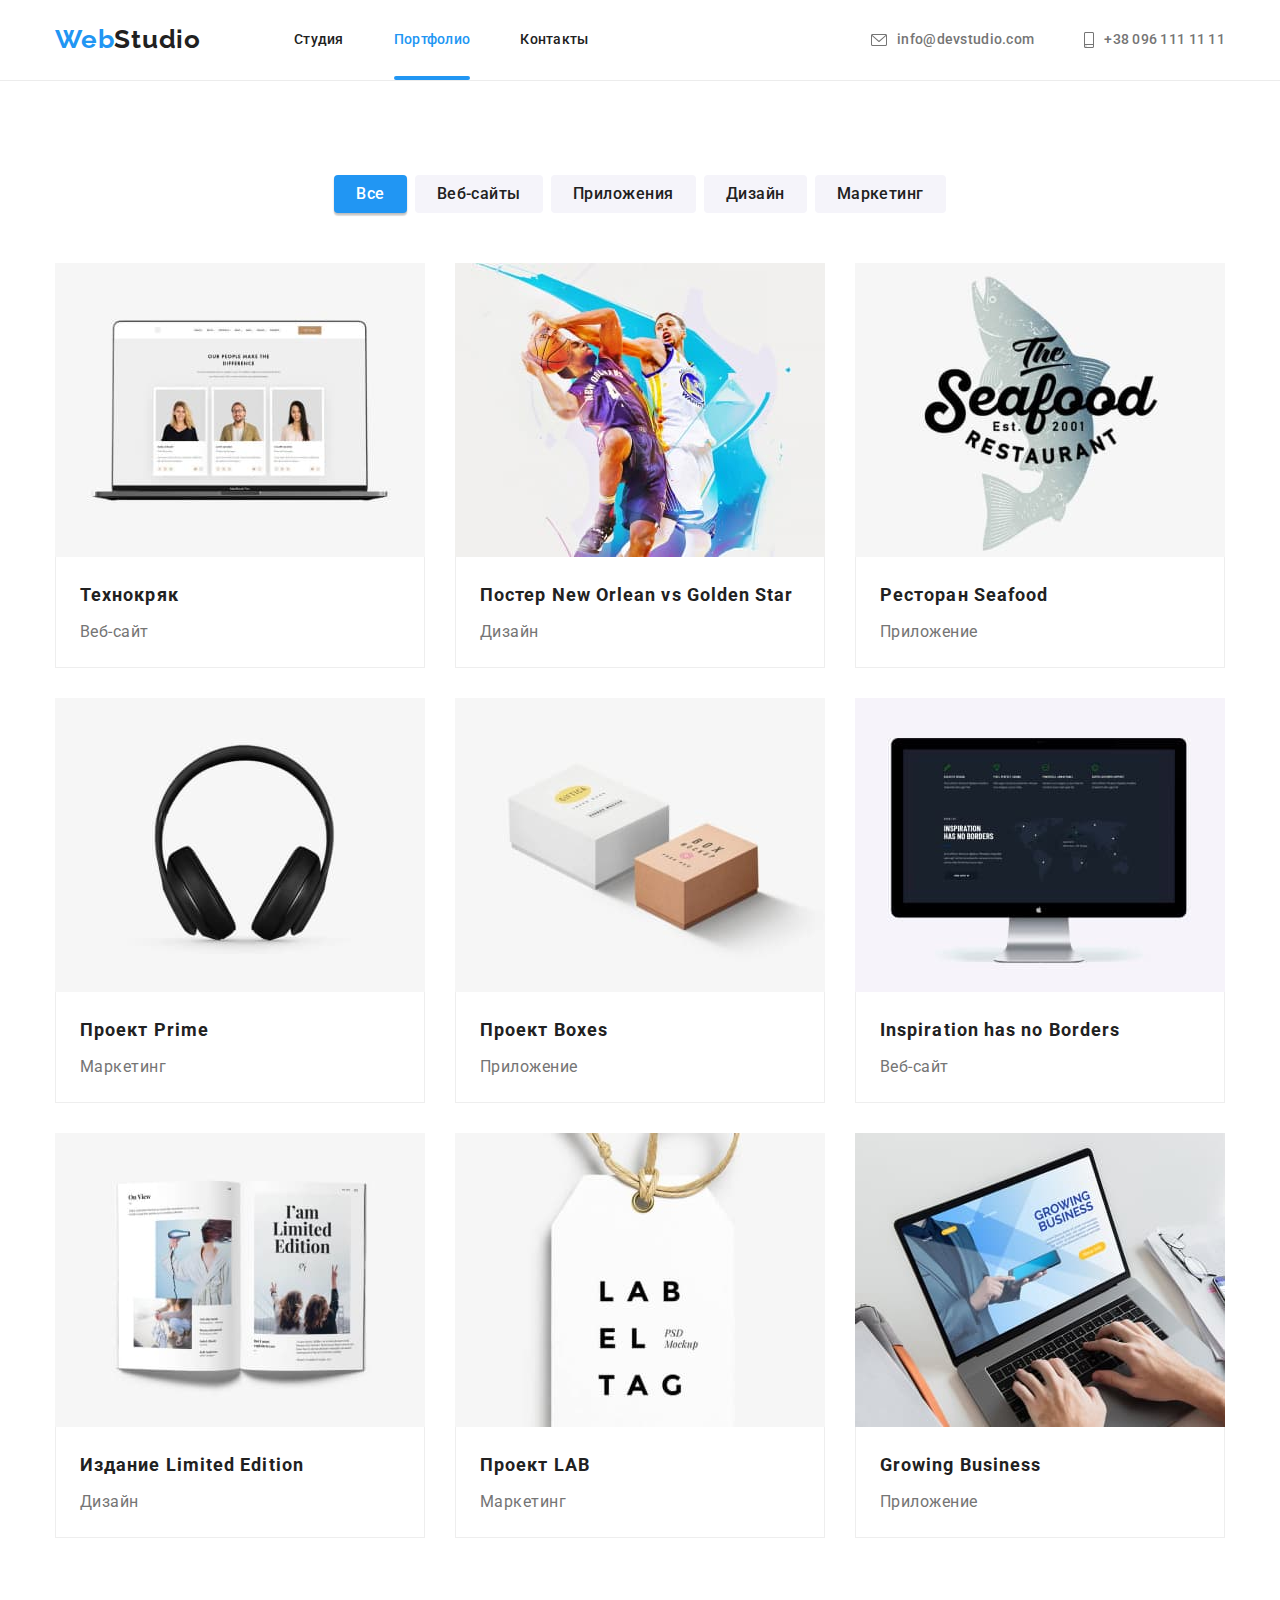
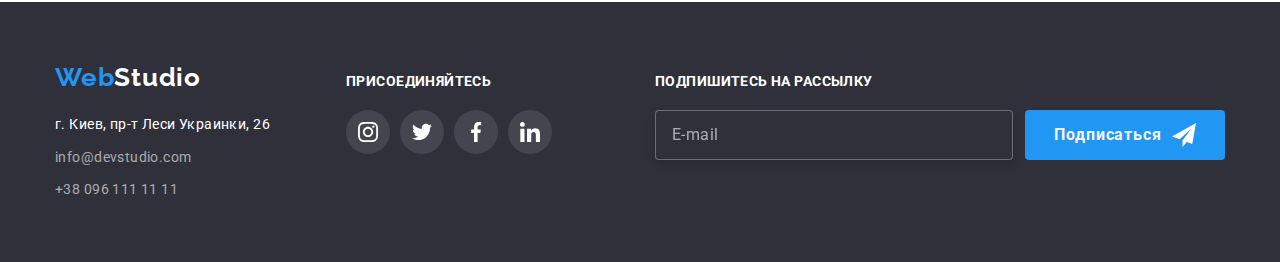
==== commit 6ae3c517: "fixes" ====
--- a/portfolio.html
+++ b/portfolio.html
@@ -28,7 +28,7 @@
               <a href="./index.html" class="nav-link link">Студия</a>
             </li>
             <li class="nav-list-item">
-              <a href="./portfolio.html" class="current-page nav-link link">Портфолио</a>
+              <a href="./portfolio.html" class="current-page nav-link link nav-anchor">Портфолио</a>
             </li>
             <li class="nav-list-item" id="anchor"><a href="#contacts" class="nav-link link">Контакты</a></li>
           </ul>
--- a/css/styles.css
+++ b/css/styles.css
@@ -188,6 +188,8 @@
 
   padding-top: 40px;
   padding-bottom: 40px;
+  padding-right: 39px;
+  padding-left: 41px;
 
   border-radius: 0;
 
@@ -283,6 +285,10 @@
 
 .current-page.nav-link {
   color: var(--main-active-color);
+}
+
+.nav-anchor:focus {
+  color: var(--title-color)
 }
 
 .current-page {
@@ -901,6 +907,7 @@
 }
 
 .address-container {
+  width: 231px;
   margin-right: 70px;
 }
 
@@ -959,6 +966,10 @@
   display: block;
 }
 
+.social-media-container {
+  width: 206px;
+}
+
 .social-media-section {
   padding-top: 0;
   padding-bottom: 0;
@@ -1161,6 +1172,12 @@
   border: 1px solid var(--form-input-border-color);
   border-radius: 4px;
 }
+
+.form-input, .form-textarea {
+  transition: border 250ms var(--transition);
+}
+
+
 
 .form-input:focus, 
 .form-input:active,
@@ -1168,7 +1185,10 @@
 .form-textarea:active {
   outline: none;   
   border: 1px solid var(--main-active-color);
-  transition: border 250ms var(--transition);
+}
+
+.input-icon {
+  transition: fill 250ms var(--transition);
 }
 
 .form-input:focus + .input-icon, 
@@ -1176,7 +1196,6 @@
 .form-textarea:focus + .input-icon, 
 .form-textarea:active + .input-icon {
   fill: var(--main-active-color);
-  transition: fill 250ms var(--transition);
 }
 
 .input-icon {
@@ -1218,6 +1237,7 @@
 
 .terms-of-use-container {
   display: flex;
+  justify-content: center;
   align-items: center;
   margin-bottom: 30px;
 }
